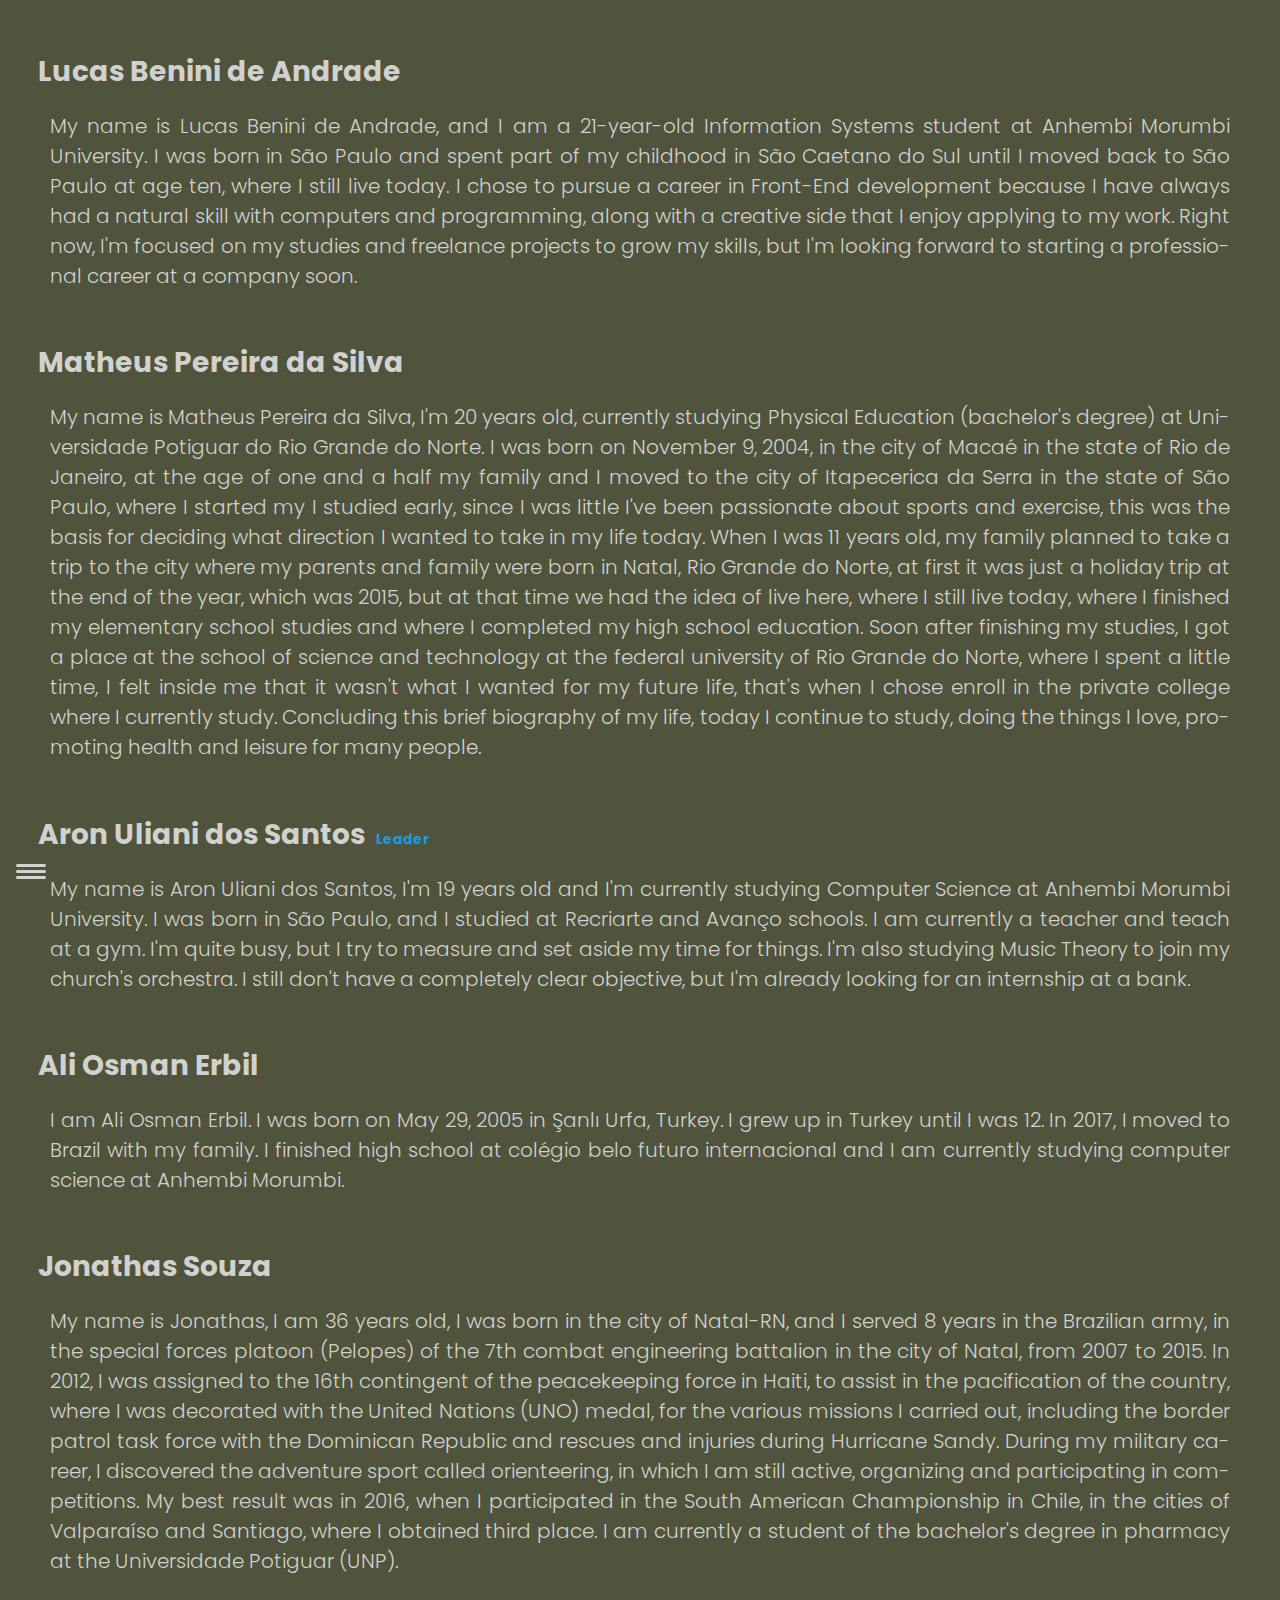
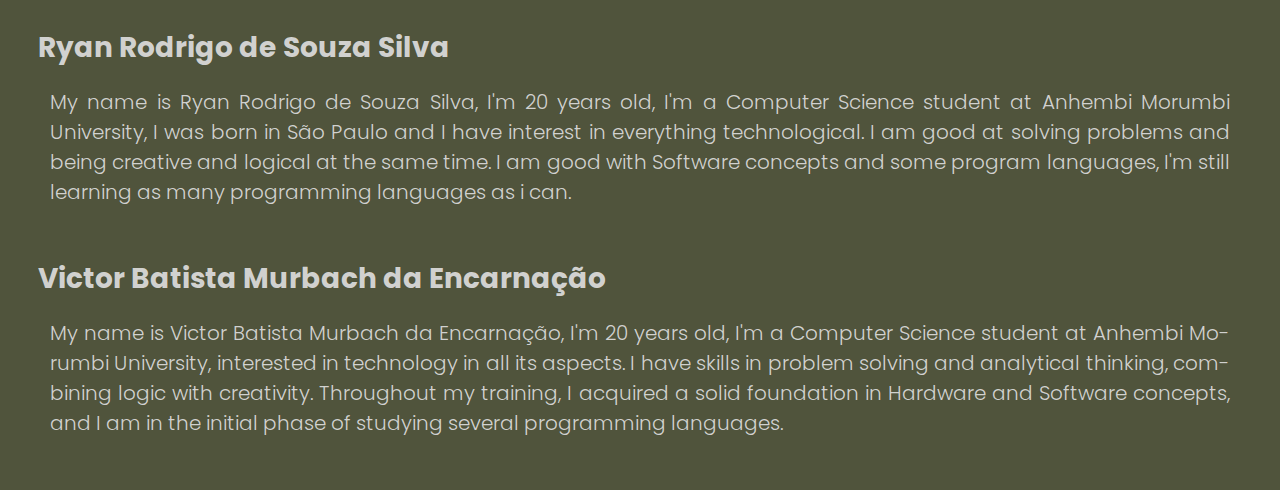
==== integrantes.html @ 5829f7ff "Commit de atualização de conteúdo" ====
<!DOCTYPE html>
<html lang="pt-br">
<head>
    <meta charset="UTF-8">
    <meta name="viewport" content="width=device-width, initial-scale=1.0">
    <link rel="preconnect" href="https://fonts.googleapis.com">
    <link rel="preconnect" href="https://fonts.gstatic.com" crossorigin>
    <link href="https://fonts.googleapis.com/css2?family=Poppins:ital,wght@0,100;0,200;0,300;0,400;0,500;0,600;0,700;0,800;0,900;1,100;1,200;1,300;1,400;1,500;1,600;1,700;1,800;1,900&family=Raleway:ital,wght@0,100..900;1,100..900&display=swap" rel="stylesheet">
    <link rel="stylesheet" href="integ.css">
    <title>Integrantes</title>
</head>
<body class="poppins-light">
    <div class="container">
        <div id="lucas" class="pessoas">
            <h2>Lucas Benini de Andrade</h2>
            <p>My name is Lucas Benini de Andrade, and I am a 21-year-old Information Systems student at Anhembi Morumbi University. I was born in São Paulo and spent part of my childhood in São Caetano do Sul until I moved back to São Paulo at age ten, where I still live today.
                I chose to pursue a career in Front-End development because I have always had a natural skill with computers and programming, along with a creative side that I enjoy applying to my work. Right now, I'm focused on my studies and freelance projects to grow my skills, but I'm looking forward to starting a professional career at a company soon.</p>
        </div>
        <div id="matheus" class="pessoas">
            <h2>Matheus Pereira da Silva</h2>
            <p>My name is Matheus Pereira da Silva, I'm 20 years old, currently studying Physical Education (bachelor's degree) at Universidade Potiguar do Rio Grande do Norte. I was born on November 9, 2004, in the city of Macaé in the state of Rio de Janeiro, at the age of one and a half my family and I moved to the city of Itapecerica da Serra in the state of São Paulo, where I started my I studied early, since I was little I've been passionate about sports and exercise, this was the basis for deciding what direction I wanted to take in my life today. When I was 11 years old, my family planned to take a trip to the city where my parents and family were born in Natal, Rio Grande do Norte, at first it was just a holiday trip at the end of the year, which was 2015, but at that time we had the idea of live here, where I still live today, where I finished my elementary school studies and where I completed my high school education. Soon after finishing my studies, I got a place at the school of science and technology at the federal university of Rio Grande do Norte, where I spent a little time, I felt inside me that it wasn't what I wanted for my future life, that's when I chose enroll in the private college where I currently study. Concluding this brief biography of my life, today I continue to study, doing the things I love, promoting health and leisure for many people.</p>
        </div>
        <div id="aron" class="pessoas">
            <div class="leaderCont"><h2>Aron Uliani dos Santos <span id="leader">Leader</span></h2></div>
            <p>My name is Aron Uliani dos Santos, I'm 19 years old and I'm currently studying Computer Science at Anhembi Morumbi University. I was born in São Paulo, and I studied at Recriarte and Avanço schools. I am currently a teacher and teach at a gym. I'm quite busy, but I try to measure and set aside my time for things. I'm also studying Music Theory to join my church's orchestra. I still don't have a completely clear objective, but I'm already looking for an internship at a bank.</p>
        </div>
        <div id="ali" class="pessoas">
            <h2>Ali Osman Erbil</h2>
            <p>I am Ali Osman Erbil. I was born on May 29, 2005 in Şanlı Urfa, Turkey. I grew up in Turkey until I was 12. In 2017, I moved to Brazil with my family. I finished high school at colégio belo futuro internacional and I am currently studying computer science at Anhembi Morumbi.</p>
        </div>
        <div id="jonatas" class="pessoas">
            <h2>Jonathas Souza</h2>
            <p>My name is Jonathas, I am 36 years old, I was born in the city of Natal-RN, and I served 8 years in the Brazilian army, in the special forces platoon (Pelopes) of the 7th combat engineering battalion in the city of Natal, from 2007 to 2015. In 2012, I was assigned to the 16th contingent of the peacekeeping force in Haiti, to assist in the pacification of the country, where I was decorated with the United Nations (UNO) medal, for the various missions I carried out, including the border patrol task force with the Dominican Republic and rescues and injuries during Hurricane Sandy. During my military career, I discovered the adventure sport called orienteering, in which I am still active, organizing and participating in competitions. My best result was in 2016, when I participated in the South American Championship in Chile, in the cities of Valparaíso and Santiago, where I obtained third place. I am currently a student of the bachelor's degree in pharmacy at the Universidade Potiguar (UNP).</p>
        </div>
        <div id="ryan" class="pessoas">
            <h2>Ryan Rodrigo de Souza Silva</h2>
            <p>My name is Ryan Rodrigo de Souza Silva, I'm 20 years old, I'm a Computer Science student at Anhembi Morumbi University, I was born in São Paulo and I have interest in everything technological. I am good at solving problems and being creative and logical at the same time. 
                I am good with Software concepts and some program languages, I'm still learning as many programming languages as i can.</p>
        </div>
        <div id="victor" class="pessoas">
            <h2>Victor Batista Murbach da Encarnação</h2>
            <p>My name is Victor Batista Murbach da Encarnação, I'm 20 years old, I'm a Computer Science student at Anhembi Morumbi University, interested in technology in all its aspects. I have skills in problem solving and analytical thinking, combining logic with creativity. 
                Throughout my training, I acquired a solid foundation in Hardware and Software concepts, and I am in the initial phase of studying several programming languages.</p>
        </div>
    </div><!--Container-->
    <div class="botoes">
        <div class="menuSpans" id="btn">
            <span class="menu"></span>
            <span class="menu"></span>
            <span class="menu"></span>
        </div>

        <div id="botoesDiv">
            <button class="botao" id="init">Initial Page</button>
            <button class="botao" id="cont">Content Page</button>
        </div>
    </div>

    <script>
                    document.getElementById("btn").addEventListener("click", function () {
            this.classList.toggle('active');
            document.getElementById("botoesDiv").classList.toggle("active");
            });

            document.getElementById("init").addEventListener("click", () => {
                window.location.href = "index.html"
            })
            document.getElementById("cont").addEventListener("click", () => {
                window.location.href = "content.html"
            })
    </script>
</body>
</html>
---- integ.css ----
*{
    margin: 0;
    padding: 0;
    box-sizing: border-box;
}
.poppins-light {
    font-family: "Poppins", sans-serif;
    font-weight: 300;
    font-style: normal;
  }
body{
    background-color: #50543c;
    color: #dfdfdfea;
}
.pessoas{
    margin: 4% 2%;
    display: flex;
    flex-direction: column;
    gap: 18px;
    text-align: justify;
    hyphens: auto;
}
.pessoas h2{
    margin-left: 1%;
    font-size: 28px;
}
.pessoas p{
    font-size: 20px;
    margin: 0 2%;
}
#leader{
    color: #139cea;
    font-size: 14px;
    margin-left: 5px;
}
/* Botões de ação */
#botoesDiv {
    opacity: 0;
    transition: 0.5s;
}

#botoesDiv.active {
    opacity: 1;
}

.botoes {
    position: fixed;
    bottom: 1%;
    left: 1%;
    display: flex;
    align-items: center;
    gap: 25px;
}

.botao {
    padding: 5px;
    border: 2px solid #787e5c;
    border-radius: 4px;
    width: 120px;
    height: 40px;
    font-size: 12px;
    background-color: #939684;
    color: white;
    cursor: pointer;
    transition: 0.5s;
}

.botao:hover {
    background-color: #dfdfdfea;
    color: #50543c;
    transform: scale(1.03);
}

/* Ícone de menu */
.menuSpans {
    cursor: pointer;
    transition: 0.5s;
}

.menu {
    width: 30px;
    height: 3px;
    background-color: #dfdfdfea;
    display: flex;
    margin: 3px;
    border-radius: 5px;
}

/* Transformação de menu para "X" */
.menuSpans.active span:nth-child(1) {
    transform: translateY(2px) rotate(45deg);
}

.menuSpans.active span:nth-child(2) {
    opacity: 0;
}

.menuSpans.active span:nth-child(3) {
    transform: translateY(-10px) rotate(-45deg);
}

@media (max-width: 900px){
    h2{
        text-align: center;
        margin-top: 20px;
    }
    #victor{
        margin-bottom: 50px;
    }
    .leaderCont{
        display: flex;
        flex-direction: column;
    }
    #leader{
        display: block;
    }
}
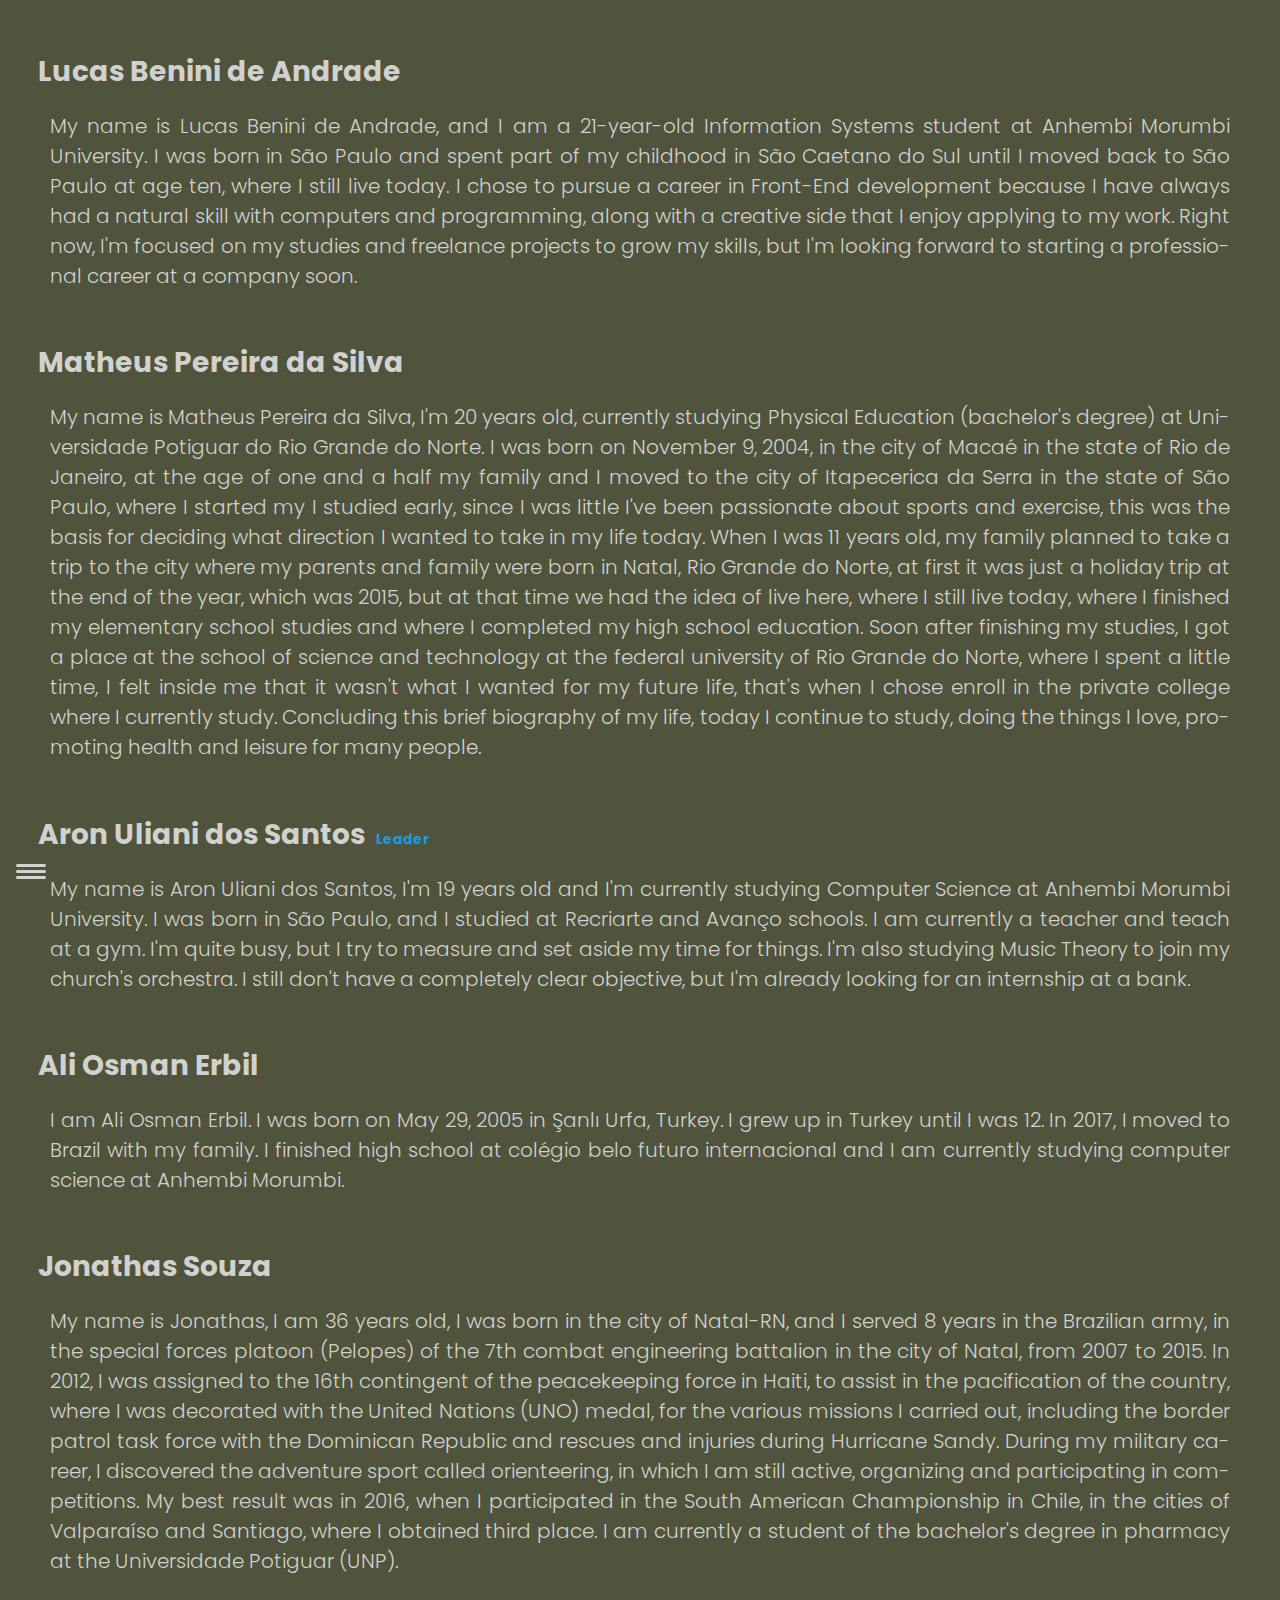
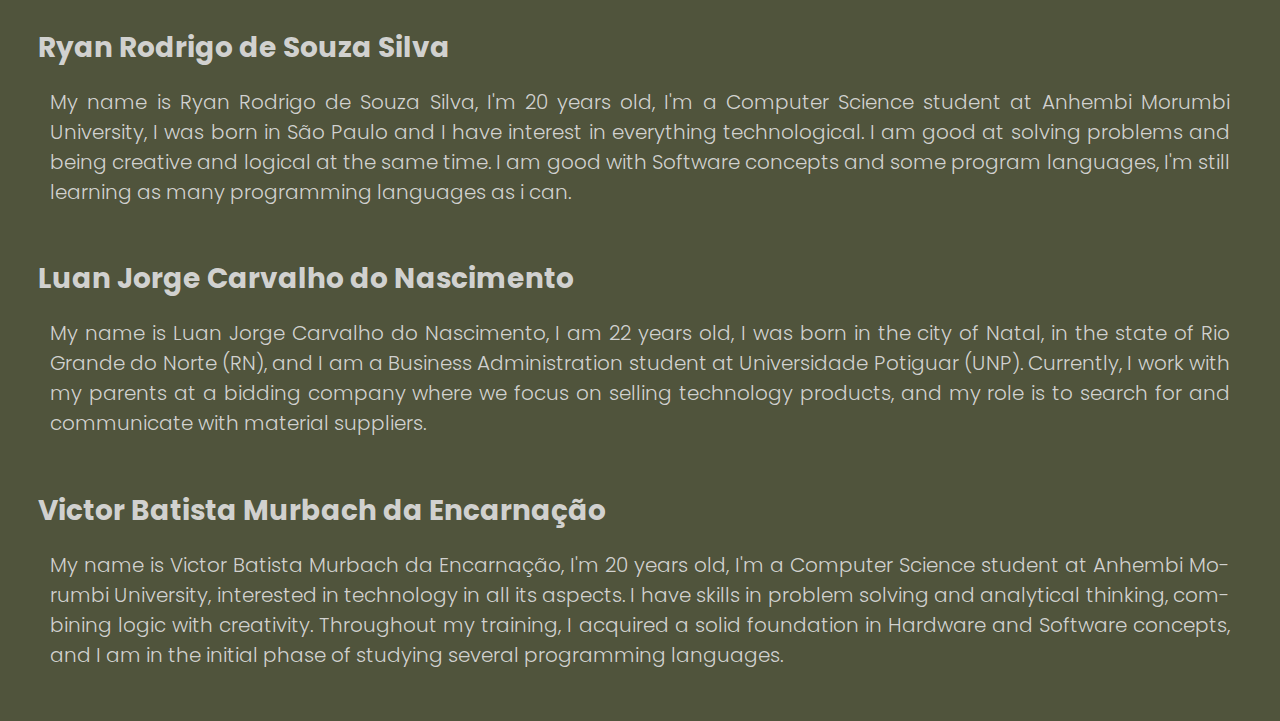
==== commit f8987d4c: "Alterações feitas" ====
--- a/integrantes.html
+++ b/integrantes.html
@@ -37,6 +37,11 @@
             <p>My name is Ryan Rodrigo de Souza Silva, I'm 20 years old, I'm a Computer Science student at Anhembi Morumbi University, I was born in São Paulo and I have interest in everything technological. I am good at solving problems and being creative and logical at the same time. 
                 I am good with Software concepts and some program languages, I'm still learning as many programming languages as i can.</p>
         </div>
+        <div id="luan" class="pessoas">
+            <h2>Luan Jorge Carvalho do Nascimento</h2>
+            <p>My name is Luan Jorge Carvalho do Nascimento, I am 22 years old, I was born in the city of Natal, in the state of Rio Grande do Norte (RN), and I am a Business Administration student at Universidade Potiguar (UNP). Currently, I work with my parents at a bidding company where we focus on selling technology products, and my role is to search for and communicate with material suppliers.</p>
+        </div>
+
         <div id="victor" class="pessoas">
             <h2>Victor Batista Murbach da Encarnação</h2>
             <p>My name is Victor Batista Murbach da Encarnação, I'm 20 years old, I'm a Computer Science student at Anhembi Morumbi University, interested in technology in all its aspects. I have skills in problem solving and analytical thinking, combining logic with creativity. 
